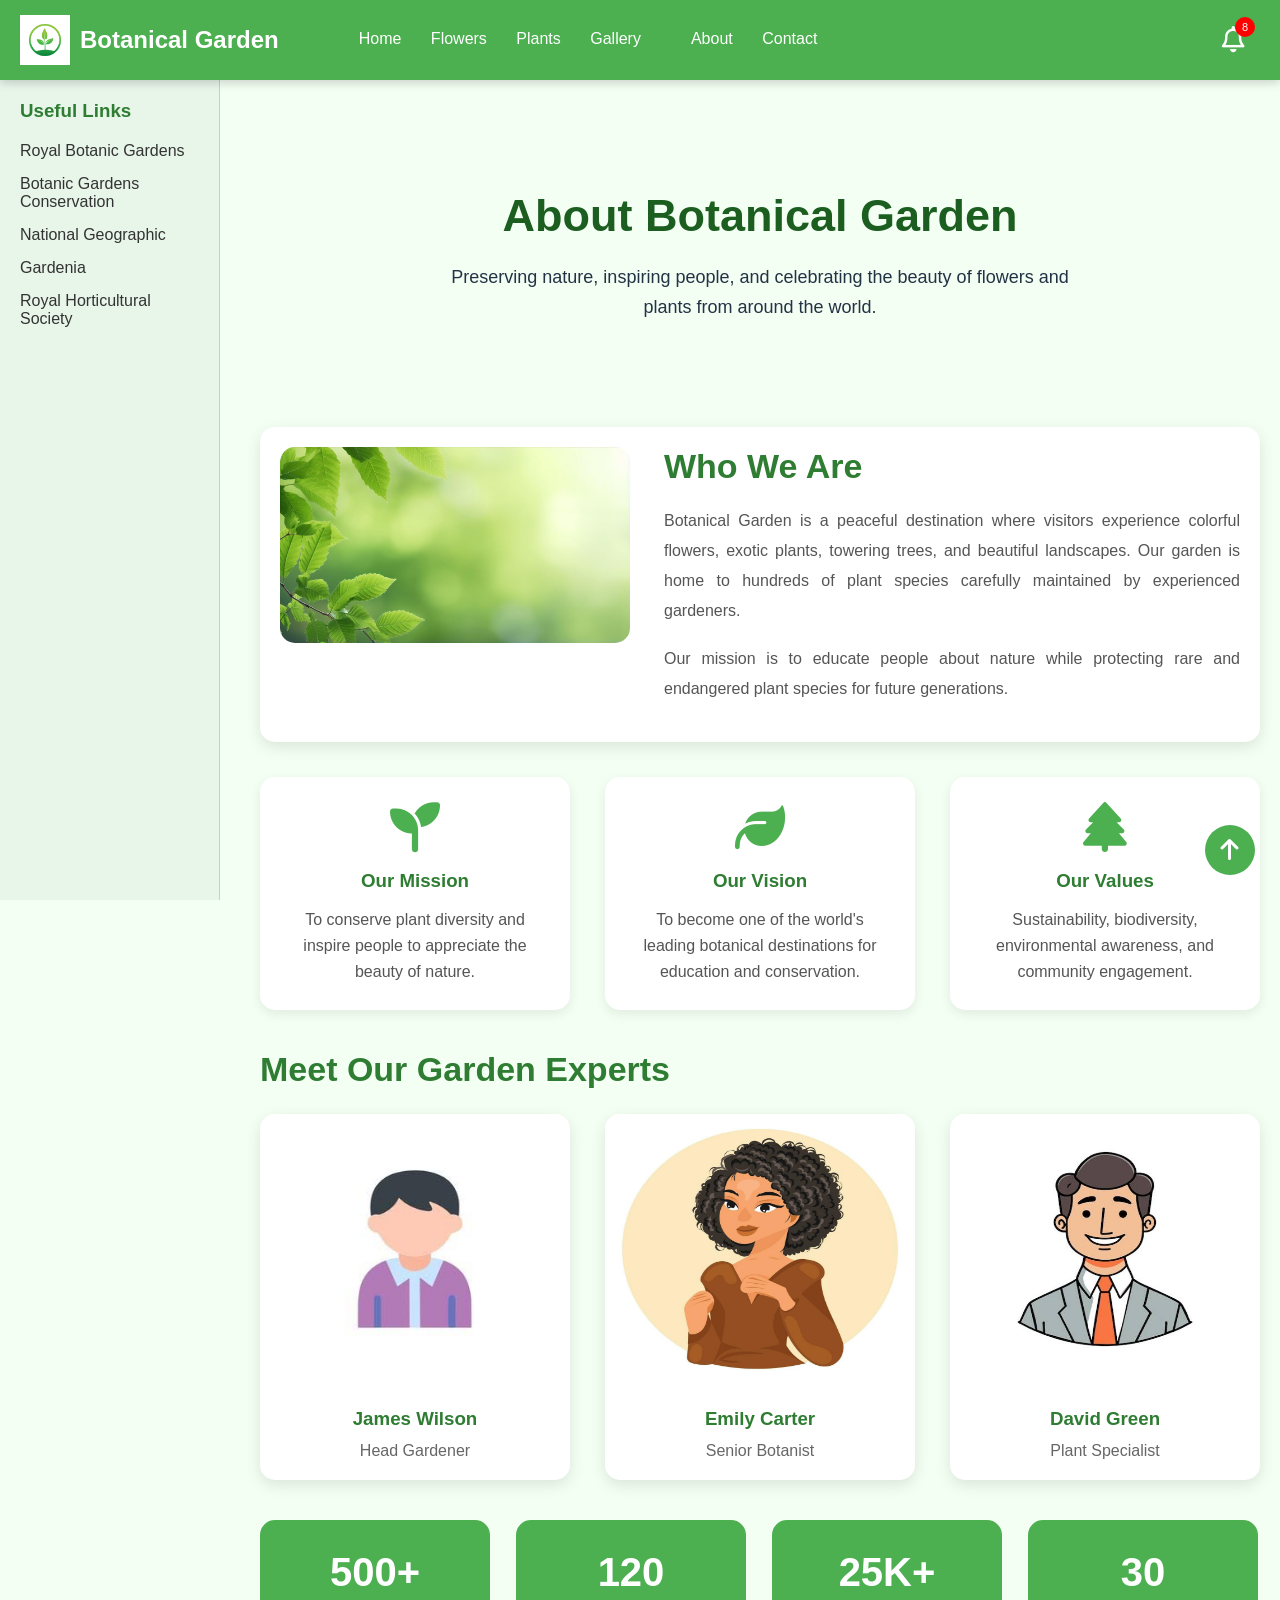
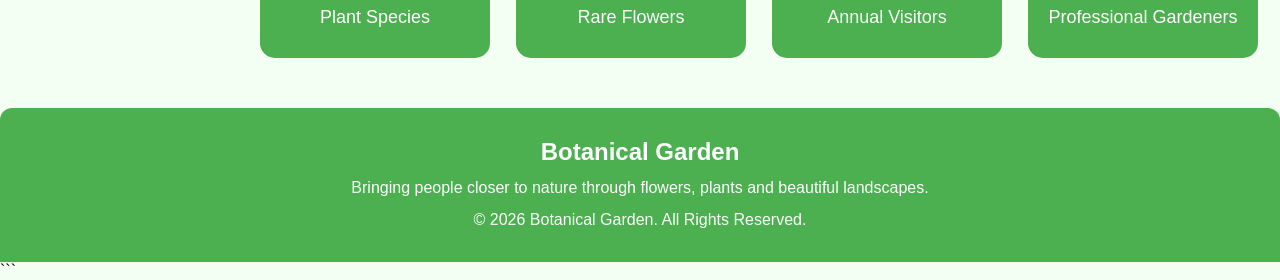
==== about.html @ 06bc2c51 "updated" ====
<!DOCTYPE html>
<html lang="en">

<head>

    <meta charset="UTF-8">
    <meta name="viewport" content="width=device-width, initial-scale=1.0">

    <title>Botanical Garden</title>

    <link rel="stylesheet" href="style.css">
<link rel="stylesheet" href="about.css">
    <link rel="stylesheet"
        href="https://cdnjs.cloudflare.com/ajax/libs/font-awesome/6.7.2/css/all.min.css">
<link rel="icon" href="https://marketplace.canva.com/ARZ8E/MAFmAUARZ8E/1/tl/canva-natural-leaf-icon.-100%25-naturals-vector-image-MAFmAUARZ8E.png" type="image/.wepb">
</head>

<body id="top">

<header>

    <div class="logo">

        <img src="images/logo.png" alt="Logo">

        <h2>Botanical Garden</h2>

    </div>

    <nav>

      
    <ul class="menu">

                <li><a href="index.html">Home</a></li>
                <li><a href="index.html">Flowers</a></li>
                <li><a href="index.html">Plants</a></li>
                <li><a href="gallery.html">Gallery</a><li>
                <li><a href="about.html">About</a></li>
                <li><a href="contact.html">Contact</a></li>

            </ul>

    </nav>

    <div class="bell">

        <i class="fa-regular fa-bell"></i>

        <span>8</span>

    </div>

    <div class="clear"></div>

</header>

<aside>

    <h3>Useful Links</h3>

    <ul>

        <li><a href="https://www.kew.org" target="_blank">Royal Botanic Gardens</a></li>

        <li><a href="https://www.bgci.org" target="_blank">Botanic Gardens Conservation</a></li>

        <li><a href="https://www.nationalgeographic.com" target="_blank">National Geographic</a></li>

        <li><a href="https://www.gardenia.net" target="_blank">Gardenia</a></li>

        <li><a href="https://www.rhs.org.uk" target="_blank">Royal Horticultural Society</a></li>

    </ul>

</aside>

<main class="main">

    <section class="about-banner">

        <h1>About Botanical Garden</h1>

        <p>

            Preserving nature, inspiring people, and celebrating
            the beauty of flowers and plants from around the world.

        </p>

    </section>

    <section class="about-intro">

        <div class="about-image">

            <img src="images/banner.jpg" alt="Botanical Garden">

        </div>

        <div class="about-content">

            <h2>Who We Are</h2>

            <p>

                Botanical Garden is a peaceful destination where visitors
                experience colorful flowers, exotic plants, towering trees,
                and beautiful landscapes. Our garden is home to hundreds of
                plant species carefully maintained by experienced gardeners.

            </p>

            <p>

                Our mission is to educate people about nature while protecting
                rare and endangered plant species for future generations.

            </p>

        </div>

        <div class="clear"></div>

    </section>

    <section class="mission-section">

        <div class="mission-card">

            <i class="fa-solid fa-seedling"></i>

            <h3>Our Mission</h3>

            <p>

                To conserve plant diversity and inspire people to
                appreciate the beauty of nature.

            </p>

        </div>

        <div class="mission-card">

            <i class="fa-solid fa-leaf"></i>

            <h3>Our Vision</h3>

            <p>

                To become one of the world's leading botanical
                destinations for education and conservation.

            </p>

        </div>

        <div class="mission-card">

            <i class="fa-solid fa-tree"></i>

            <h3>Our Values</h3>

            <p>

                Sustainability, biodiversity, environmental awareness,
                and community engagement.

            </p>

        </div>

    </section>

    <section class="team-section">

        <h2>Meet Our Garden Experts</h2>

        <div class="team-grid">

            <div class="team-card">

                <img src="images/team1.jpg" alt="Head Gardener">

                <h3>James Wilson</h3>

                <p>Head Gardener</p>

            </div>

            <div class="team-card">

                <img src="images/team2.jpg" alt="Botanist">

                <h3>Emily Carter</h3>

                <p>Senior Botanist</p>

            </div>

            <div class="team-card">

                <img src="images/team3.jpg" alt="Plant Specialist">

                <h3>David Green</h3>

                <p>Plant Specialist</p>

            </div>

        </div>

    </section>

    <section class="stats-section">

        <div class="stat-card">

            <h2>500+</h2>

            <p>Plant Species</p>

        </div>

        <div class="stat-card">

            <h2>120</h2>

            <p>Rare Flowers</p>

        </div>

        <div class="stat-card">

            <h2>25K+</h2>

            <p>Annual Visitors</p>

        </div>

        <div class="stat-card">

            <h2>30</h2>

            <p>Professional Gardeners</p>

        </div>

    </section>
<!-- 
    <div class="ad">

        <img src="images/ad.jpg" alt="Advertisement">

        <h3>Flower Festival</h3>

        <p>

            Visit our annual Botanical Flower Festival this weekend.

        </p>

    </div> -->

    <a href="#top" class="top">

        <i class="fa-solid fa-arrow-up"></i>

    </a>

</main>

<footer>

    <h2>Botanical Garden</h2>

    <p>

        Bringing people closer to nature through flowers,
        plants and beautiful landscapes.

    </p>

    <p>

        © 2026 Botanical Garden. All Rights Reserved.

    </p>

</footer>

</body>

</html>
```
---- style.css ----
* {
  margin: 0;
  padding: 0;
  box-sizing: border-box;
  font-family: Arial, Helvetica, sans-serif;
}

body {
  background: #f4fff4;
}

/*  Clear  */

.clear {
  clear: both;
}

/*  Header  */

header {
  width: 100%;
  height: 80px;

  background: #4caf50;

  position: fixed;

  top: 0;
  left: 0;

  z-index: 999;

  box-shadow: 0 2px 10px rgba(0, 0, 0, 0.2);
}

/*  Logo  */

.logo {
  float: left;

  margin-left: 20px;
  margin-top: 15px;
}

.logo img {
  width: 50px;

  float: left;

  margin-right: 10px;
}

.logo h2 {
  float: left;

  color: white;

  line-height: 50px;
}

/*  Menu  */

.menu {
  list-style: none;

  float: left;

  margin-left: 80px;
  margin-top: 30px;
}

.menu li {
  display: inline-block;

  margin-right: 25px;
}

.menu li a {
  color: white;

  text-decoration: none;

  transition: 1.3s;
}

.menu li a:hover {
  color: #dfffd6;
   transform: translateY(-8px);

  box-shadow: 0 12px 25px rgba(0, 0, 0, 0.15);
  background-color: #66bb6a;
}

/*  Notification  */

.bell {
  float: right;

  margin-right: 35px;
  margin-top: 25px;

  font-size: 26px;

  color: white;

  position: relative;

  cursor: pointer;
}

.bell span {
  width: 20px;
  height: 20px;

  background: red;

  color: white;

  border-radius: 50%;

  position: absolute;

  top: -8px;
  right: -10px;

  text-align: center;

  line-height: 20px;

  font-size: 11px;
}

/*  Sidebar  */

aside {
  width: 220px;

  background: #e8f5e9;

  position: fixed;

  top: 80px;
  left: 0px;
  bottom: 0px;

  padding: 20px;

  border-right: 1px solid #cccccc;
}

aside h3 {
  color: #2e7d32;

  margin-bottom: 20px;
}

aside ul {
  list-style-type: none;
}

aside li {
  margin-bottom: 15px;
}

aside a {
  text-decoration: none;

  color: #333;

  transition: 0.3s;
}

aside a:hover {
  color: #2e7d32;

  padding-left: 8px;
}

/*  Main  */

.main {
  margin-left: 240px;

  margin-top: 100px;

  padding: 20px;
}

/*  Banner  */

.banner {
  background: white;

  border-radius: 15px;

  padding: 50px;

  background-image: url(images/banner.jpg);

  background-size: cover;

  background-position: center;

  box-shadow: 0 5px 15px rgba(0, 0, 0, 0.1);
}

.banner h1 {
  color: #1b5e20;

  font-size: 45px;

  margin-bottom: 20px;
}

.banner p {
  width: 55%;

  font-size: 18px;

  line-height: 30px;

  color: #234;
}

/* Profile Section */

.profile {
  width: 100%;

  background: white;

  margin-top: 30px;

  padding: 20px;

  border-radius: 15px;

  box-shadow: 0 5px 15px rgba(0, 0, 0, 0.1);

 
}

.profile img {
  width: 180px;
  height: 180px;

  float: left;

  margin-right: 20px;

  border-radius: 50%;

  border: 4px solid #4caf50;
}

.text {
  padding-top: 10px;
}

.text h2 {
  color: #2e7d32;

  margin-bottom: 10px;
}

.text h4 {
  color: #66bb6a;

  margin-bottom: 15px;
}

.text p {
  color: #444;

  line-height: 28px;

  text-align: justify;
}

/* Cards */

.cards {
  margin-top: 35px;

}

.card {
  width: 31%;

  float: left;

  margin-right: 20px;

  margin-bottom: 25px;

  background: white;

  border-radius: 15px;

  padding: 15px;

  box-shadow: 0 4px 12px rgba(0, 0, 0, 0.08);

  transition: 0.3s;
}

/* .card:nth-child(3),
.card:nth-child(6) {
  margin-right: 0;
} */

.card:hover {
  transform: translateY(-8px);

  box-shadow: 0 12px 25px rgba(0, 0, 0, 0.15);
}

/* NEW Badge */
div span{
  display: inline-block;
}

.new {
  position: fixed;

  top: 12px;
  right: 12px;

  background: #ff4d4d;

  color: white;

  padding: 4px 10px;

  border-radius: 20px;

  font-size: 11px;

  font-weight: bold;
}

.card:hover .new{

    background:red;

    transform:scale(1.2);

    transition:.3s;

}

/* Card Image */

.card img {
  width: 110px;
  height: 110px;

  float: left;

  margin-right: 15px;

  border-radius: 10px;
}

.card h2 {
  color: #2e7d32;

  margin-bottom: 10px;

  font-size: 22px;
}

.card p {
  color: #555;

  line-height: 24px;

  text-align: justify;
}

/* Floating Advertisement */

.ad {
  width: 180px;

  background: white;

  position: fixed;

  right: 20px;

  top: 180px;

  padding: 15px;

  border-radius: 12px;

  text-align: center;

  box-shadow: 0 5px 15px rgba(0, 0, 0, 0.2);

  /* z-index:-1 */
}

.ad img {
  width: 100%;

  border-radius: 10px;

  margin-bottom: 10px;
}

.ad h3 {
  color: #2e7d32;

  margin-bottom: 8px;
}

.ad p {
  color: #666;

  font-size: 14px;
}

/* Go To Top Button */

.top {
  width: 50px;
  height: 50px;

  background: #4caf50;

  color: white;

  text-decoration: none;

  text-align: center;

  line-height: 50px;

  font-size: 24px;

  border-radius: 50%;

  position: fixed;

  right: 25px;

  bottom: 25px;

  transition: 0.3s;
}

.top:hover {
  background: #2e7d32;

  transform: scale(1.1);
}

/* Footer */

footer {
  background: #4caf50;

  color: white;

  text-align: center;

  padding: 30px;

  margin-top: 30px;

  border-radius: 12px 12px 0 0;
}

footer h2 {
  margin-bottom: 10px;
}

footer p {
  margin-top: 8px;

  line-height: 24px;
}
---- about.css ----
.about-banner{

    background:url("images/about-banner.jpg");

    background-size:cover;

    background-position:center;

    border-radius:15px;

    padding:70px 40px;

    text-align:center;

    margin-bottom:35px;

}

.about-banner h1{

    color:#1b5e20;

    font-size:45px;

    margin-bottom:20px;

}

.about-banner p{

    width:70%;

    margin:auto;

    color:#234;

    font-size:18px;

    line-height:30px;

}


.about-intro{

    background:#ffffff;

    border-radius:15px;

    padding:20px;

    box-shadow:0 5px 15px rgba(0,0,0,.1);

}

.about-image{

    width:350px;

    float:left;

}

.about-image img{

    width:100%;

    border-radius:15px;

}

.about-content{

    width:60%;

    float:right;

}

.about-content h2{

    color:#2e7d32;

    margin-bottom:20px;

    font-size:34px;

}

.about-content p{

    color:#555;

    line-height:30px;

    text-align:justify;

    margin-bottom:18px;

}



.mission-section{

    margin-top:35px;

}

.mission-card{

    width:31%;

    float:left;

    margin-right:3.5%;

    background:white;

    border-radius:15px;

    padding:25px;

    text-align:center;

    box-shadow:0 4px 12px rgba(0,0,0,.08);

    transition:.3s;

}

.mission-card:last-child{

    margin-right:0;

}

.mission-card:hover{

    transform:translateY(-8px);

}

.mission-card i{

    font-size:50px;

    color:#4caf50;

    margin-bottom:18px;

}

.mission-card h3{

    color:#2e7d32;

    margin-bottom:15px;

}

.mission-card p{

    color:#555;

    line-height:26px;

}



.team-section{

    margin-top:40px;

}

.team-section h2{

    color:#2e7d32;

    margin-bottom:25px;

    font-size:34px;

}

.team-card{

    width:31%;

    float:left;

    margin-right:3.5%;

    background:white;

    border-radius:15px;

    overflow:hidden;

    box-shadow:0 5px 15px rgba(0,0,0,.1);

    transition:.3s;

}

.team-card:last-child{

    margin-right:0;

}

.team-card:hover{

    transform:translateY(-8px);

}

.team-card img{

    width:100%;

    height:270px;

}

.team-card h3{

    color:#2e7d32;

    text-align:center;

    margin-top:20px;

}

.team-card p{

    color:#666;

    text-align:center;

    margin:12px 0 20px;

}



.stats-section{

    margin-top:40px;

}

.stat-card{

    width:23%;

    float:left;

    margin-right:2.6%;

    background:#4caf50;

    color:white;

    text-align:center;

    border-radius:15px;

    padding:30px 15px;

    transition:.3s;

}

.stat-card:last-child{

    margin-right:0;

}

.stat-card:hover{

    background:#2e7d32;

    transform:translateY(-8px);

}

.stat-card h2{

    font-size:40px;

    margin-bottom:12px;

}

.stat-card p{

    font-size:18px;

}



.mission-section::after,
.team-section::after,
.stats-section::after,
.about-intro::after{

    content:"";

    display:block;

    clear:both;

}
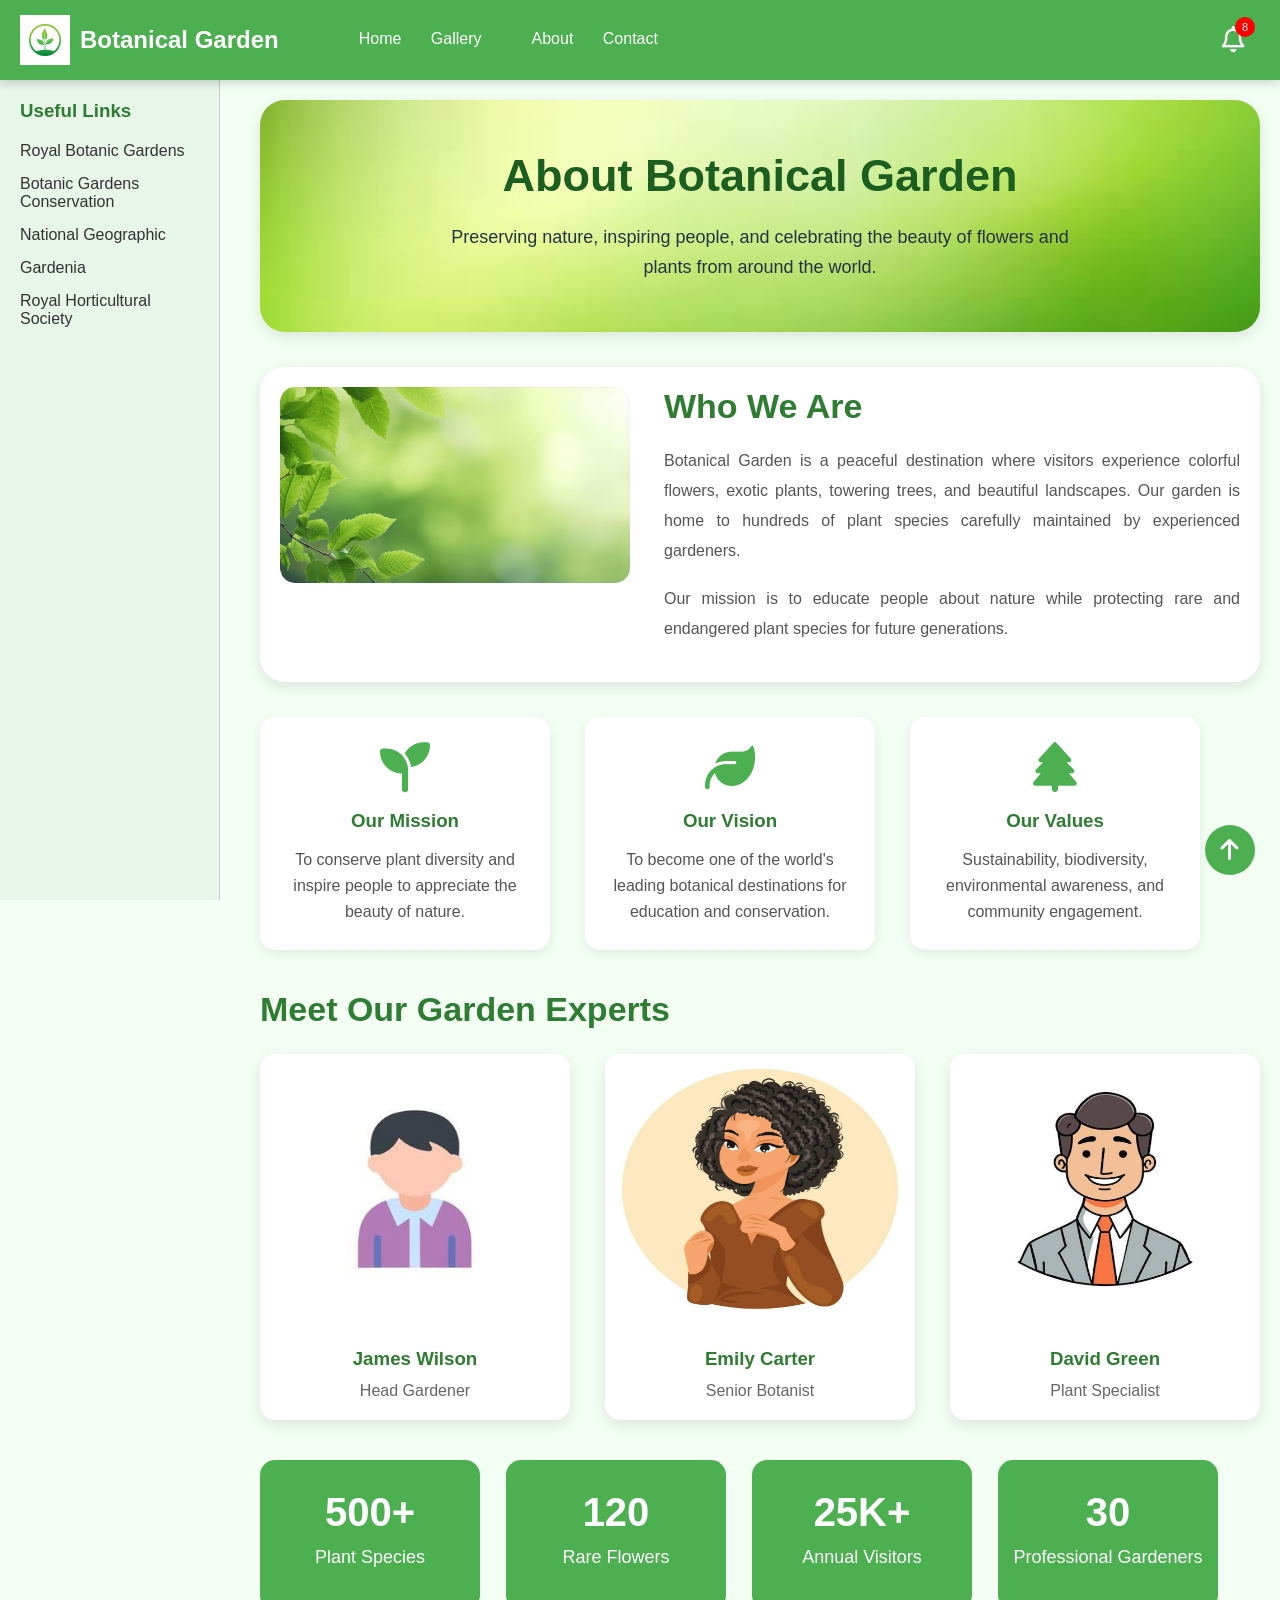
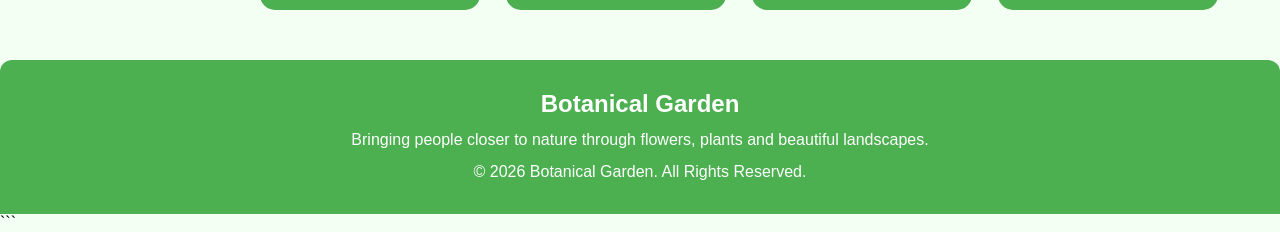
==== commit 3a674556: "nav-bar-updated" ====
--- a/about.html
+++ b/about.html
@@ -33,8 +33,7 @@
     <ul class="menu">
 
                 <li><a href="index.html">Home</a></li>
-                <li><a href="index.html">Flowers</a></li>
-                <li><a href="index.html">Plants</a></li>
+               
                 <li><a href="gallery.html">Gallery</a><li>
                 <li><a href="about.html">About</a></li>
                 <li><a href="contact.html">Contact</a></li>
@@ -170,9 +169,9 @@
             </p>
 
         </div>
-
-    </section>
-
+ <div class="clear"></div>
+    </section>
+ <div class="clear"></div>
     <section class="team-section">
 
         <h2>Meet Our Garden Experts</h2>
@@ -210,7 +209,7 @@
             </div>
 
         </div>
-
+ <div class="clear"></div>
     </section>
 
     <section class="stats-section">
@@ -246,7 +245,7 @@
             <p>Professional Gardeners</p>
 
         </div>
-
+ <div class="clear"></div>
     </section>
 <!-- 
     <div class="ad">
--- a/style.css
+++ b/style.css
@@ -24,13 +24,13 @@
   height: 80px;
 
   background: #4caf50;
-
-  position: fixed;
+z-index: 999;
 
   top: 0;
   left: 0;
-
-  z-index: 999;
+position: sticky;
+top: 0;
+ 
 
   box-shadow: 0 2px 10px rgba(0, 0, 0, 0.2);
 }
@@ -39,7 +39,6 @@
 
 .logo {
   float: left;
-
   margin-left: 20px;
   margin-top: 15px;
 }
@@ -88,11 +87,16 @@
 .menu li a:hover {
   color: #dfffd6;
    transform: translateY(-8px);
-
+padding: 10px;
   box-shadow: 0 12px 25px rgba(0, 0, 0, 0.15);
   background-color: #66bb6a;
-}
-
+
+}
+
+.menu li a:active{
+  font-weight: 400;
+    border: 2px solid rgb(11, 79, 11);
+}
 /*  Notification  */
 
 .bell {
@@ -183,7 +187,7 @@
 .main {
   margin-left: 240px;
 
-  margin-top: 100px;
+ 
 
   padding: 20px;
 }
@@ -193,7 +197,7 @@
 .banner {
   background: white;
 
-  border-radius: 15px;
+  border-radius: 25px;
 
   padding: 50px;
 
@@ -235,7 +239,7 @@
 
   padding: 20px;
 
-  border-radius: 15px;
+  border-radius: 25px;
 
   box-shadow: 0 5px 15px rgba(0, 0, 0, 0.1);
 
@@ -304,6 +308,7 @@
   box-shadow: 0 4px 12px rgba(0, 0, 0, 0.08);
 
   transition: 0.3s;
+  position: relative;
 }
 
 /* .card:nth-child(3),
@@ -323,11 +328,9 @@
 }
 
 .new {
-  position: fixed;
-
-  top: 12px;
-  right: 12px;
-
+ position: absolute;
+ top: 5px;
+ right: 5px;
   background: #ff4d4d;
 
   color: white;
@@ -338,17 +341,17 @@
 
   font-size: 11px;
 
+
+}
+
+.card:hover .new{
+
+    background:red;
+
+    transform:scale(1.2);
+
+    transition:.3s;
   font-weight: bold;
-}
-
-.card:hover .new{
-
-    background:red;
-
-    transform:scale(1.2);
-
-    transition:.3s;
-
 }
 
 /* Card Image */
@@ -395,7 +398,7 @@
 
   padding: 15px;
 
-  border-radius: 12px;
+  border-radius: 200px;
 
   text-align: center;
 
@@ -405,9 +408,9 @@
 }
 
 .ad img {
-  width: 100%;
-
-  border-radius: 10px;
+  width: 80%;
+
+  border-radius: 200px;
 
   margin-bottom: 10px;
 }
--- a/about.css
+++ b/about.css
@@ -8,257 +8,259 @@
 
     background-position:center;
 
+    border-radius:25px;
+
+    padding:50px 30px;
+
+    text-align:center;
+
+    margin-bottom:35px;
+
+    box-shadow: 0 5px 15px rgba(0, 0, 0, 0.1);
+
+}
+
+.about-banner h1{
+
+    color:#1b5e20;
+
+    font-size:45px;
+
+    margin-bottom:20px;
+
+}
+
+.about-banner p{
+
+    width:70%;
+
+    margin:auto;
+
+    color:#234;
+
+    font-size:18px;
+
+    line-height:30px;
+
+}
+
+
+.about-intro{
+
+    background:#ffffff;
+
+    border-radius:25px;
+
+    padding:20px;
+
+    box-shadow:0 5px 15px rgba(0,0,0,.1);
+
+}
+
+.about-image{
+
+    width:350px;
+
+    float:left;
+
+}
+
+.about-image img{
+
+    width:100%;
+
     border-radius:15px;
 
-    padding:70px 40px;
-
-    text-align:center;
-
-    margin-bottom:35px;
-
-}
-
-.about-banner h1{
-
-    color:#1b5e20;
-
-    font-size:45px;
+}
+
+.about-content{
+
+    width:60%;
+
+    float:right;
+
+}
+
+.about-content h2{
+
+    color:#2e7d32;
 
     margin-bottom:20px;
 
-}
-
-.about-banner p{
-
-    width:70%;
-
-    margin:auto;
-
-    color:#234;
-
-    font-size:18px;
+    font-size:34px;
+
+}
+
+.about-content p{
+
+    color:#555;
 
     line-height:30px;
 
-}
-
-
-.about-intro{
-
-    background:#ffffff;
+    text-align:justify;
+
+    margin-bottom:18px;
+
+}
+
+
+
+.mission-section{
+
+    margin-top:35px;
+
+}
+
+.mission-card{
+
+    width:29%;
+
+    float:left;
+
+    margin-right:3.5%;
+
+    background:white;
 
     border-radius:15px;
 
-    padding:20px;
+    padding:25px;
+
+    text-align:center;
+
+    box-shadow:0 4px 12px rgba(0,0,0,.08);
+
+    transition:.3s;
+
+}
+
+.mission-card:last-child{
+
+    margin-right:0;
+
+}
+
+.mission-card:hover{
+
+    transform:translateY(-8px);
+
+}
+
+.mission-card i{
+
+    font-size:50px;
+
+    color:#4caf50;
+
+    margin-bottom:18px;
+
+}
+
+.mission-card h3{
+
+    color:#2e7d32;
+
+    margin-bottom:15px;
+
+}
+
+.mission-card p{
+
+    color:#555;
+
+    line-height:26px;
+
+}
+
+
+
+.team-section{
+
+    margin-top:40px;
+
+}
+
+.team-section h2{
+
+    color:#2e7d32;
+
+    margin-bottom:25px;
+
+    font-size:34px;
+
+}
+
+.team-card{
+
+    width:31%;
+
+    float:left;
+
+    margin-right:3.5%;
+
+    background:white;
+
+    border-radius:15px;
+
+    overflow:hidden;
 
     box-shadow:0 5px 15px rgba(0,0,0,.1);
 
-}
-
-.about-image{
-
-    width:350px;
-
-    float:left;
-
-}
-
-.about-image img{
+    transition:.3s;
+
+}
+
+.team-card:last-child{
+
+    margin-right:0;
+
+}
+
+.team-card:hover{
+
+    transform:translateY(-8px);
+
+}
+
+.team-card img{
 
     width:100%;
 
-    border-radius:15px;
-
-}
-
-.about-content{
-
-    width:60%;
-
-    float:right;
-
-}
-
-.about-content h2{
+    height:270px;
+
+}
+
+.team-card h3{
 
     color:#2e7d32;
 
-    margin-bottom:20px;
-
-    font-size:34px;
-
-}
-
-.about-content p{
-
-    color:#555;
-
-    line-height:30px;
-
-    text-align:justify;
-
-    margin-bottom:18px;
-
-}
-
-
-
-.mission-section{
-
-    margin-top:35px;
-
-}
-
-.mission-card{
-
-    width:31%;
-
-    float:left;
-
-    margin-right:3.5%;
-
-    background:white;
-
-    border-radius:15px;
-
-    padding:25px;
-
-    text-align:center;
-
-    box-shadow:0 4px 12px rgba(0,0,0,.08);
-
-    transition:.3s;
-
-}
-
-.mission-card:last-child{
-
-    margin-right:0;
-
-}
-
-.mission-card:hover{
-
-    transform:translateY(-8px);
-
-}
-
-.mission-card i{
-
-    font-size:50px;
-
-    color:#4caf50;
-
-    margin-bottom:18px;
-
-}
-
-.mission-card h3{
-
-    color:#2e7d32;
-
-    margin-bottom:15px;
-
-}
-
-.mission-card p{
-
-    color:#555;
-
-    line-height:26px;
-
-}
-
-
-
-.team-section{
+    text-align:center;
+
+    margin-top:20px;
+
+}
+
+.team-card p{
+
+    color:#666;
+
+    text-align:center;
+
+    margin:12px 0 20px;
+
+}
+
+
+
+.stats-section{
 
     margin-top:40px;
 
 }
 
-.team-section h2{
-
-    color:#2e7d32;
-
-    margin-bottom:25px;
-
-    font-size:34px;
-
-}
-
-.team-card{
-
-    width:31%;
-
-    float:left;
-
-    margin-right:3.5%;
-
-    background:white;
-
-    border-radius:15px;
-
-    overflow:hidden;
-
-    box-shadow:0 5px 15px rgba(0,0,0,.1);
-
-    transition:.3s;
-
-}
-
-.team-card:last-child{
-
-    margin-right:0;
-
-}
-
-.team-card:hover{
-
-    transform:translateY(-8px);
-
-}
-
-.team-card img{
-
-    width:100%;
-
-    height:270px;
-
-}
-
-.team-card h3{
-
-    color:#2e7d32;
-
-    text-align:center;
-
-    margin-top:20px;
-
-}
-
-.team-card p{
-
-    color:#666;
-
-    text-align:center;
-
-    margin:12px 0 20px;
-
-}
-
-
-
-.stats-section{
-
-    margin-top:40px;
-
-}
-
 .stat-card{
 
-    width:23%;
-
+    width:22%;
+height: 150px;
     float:left;
 
     margin-right:2.6%;
@@ -316,7 +318,6 @@
 
     display:block;
 
-    clear:both;
-
-}
-
+
+}
+
